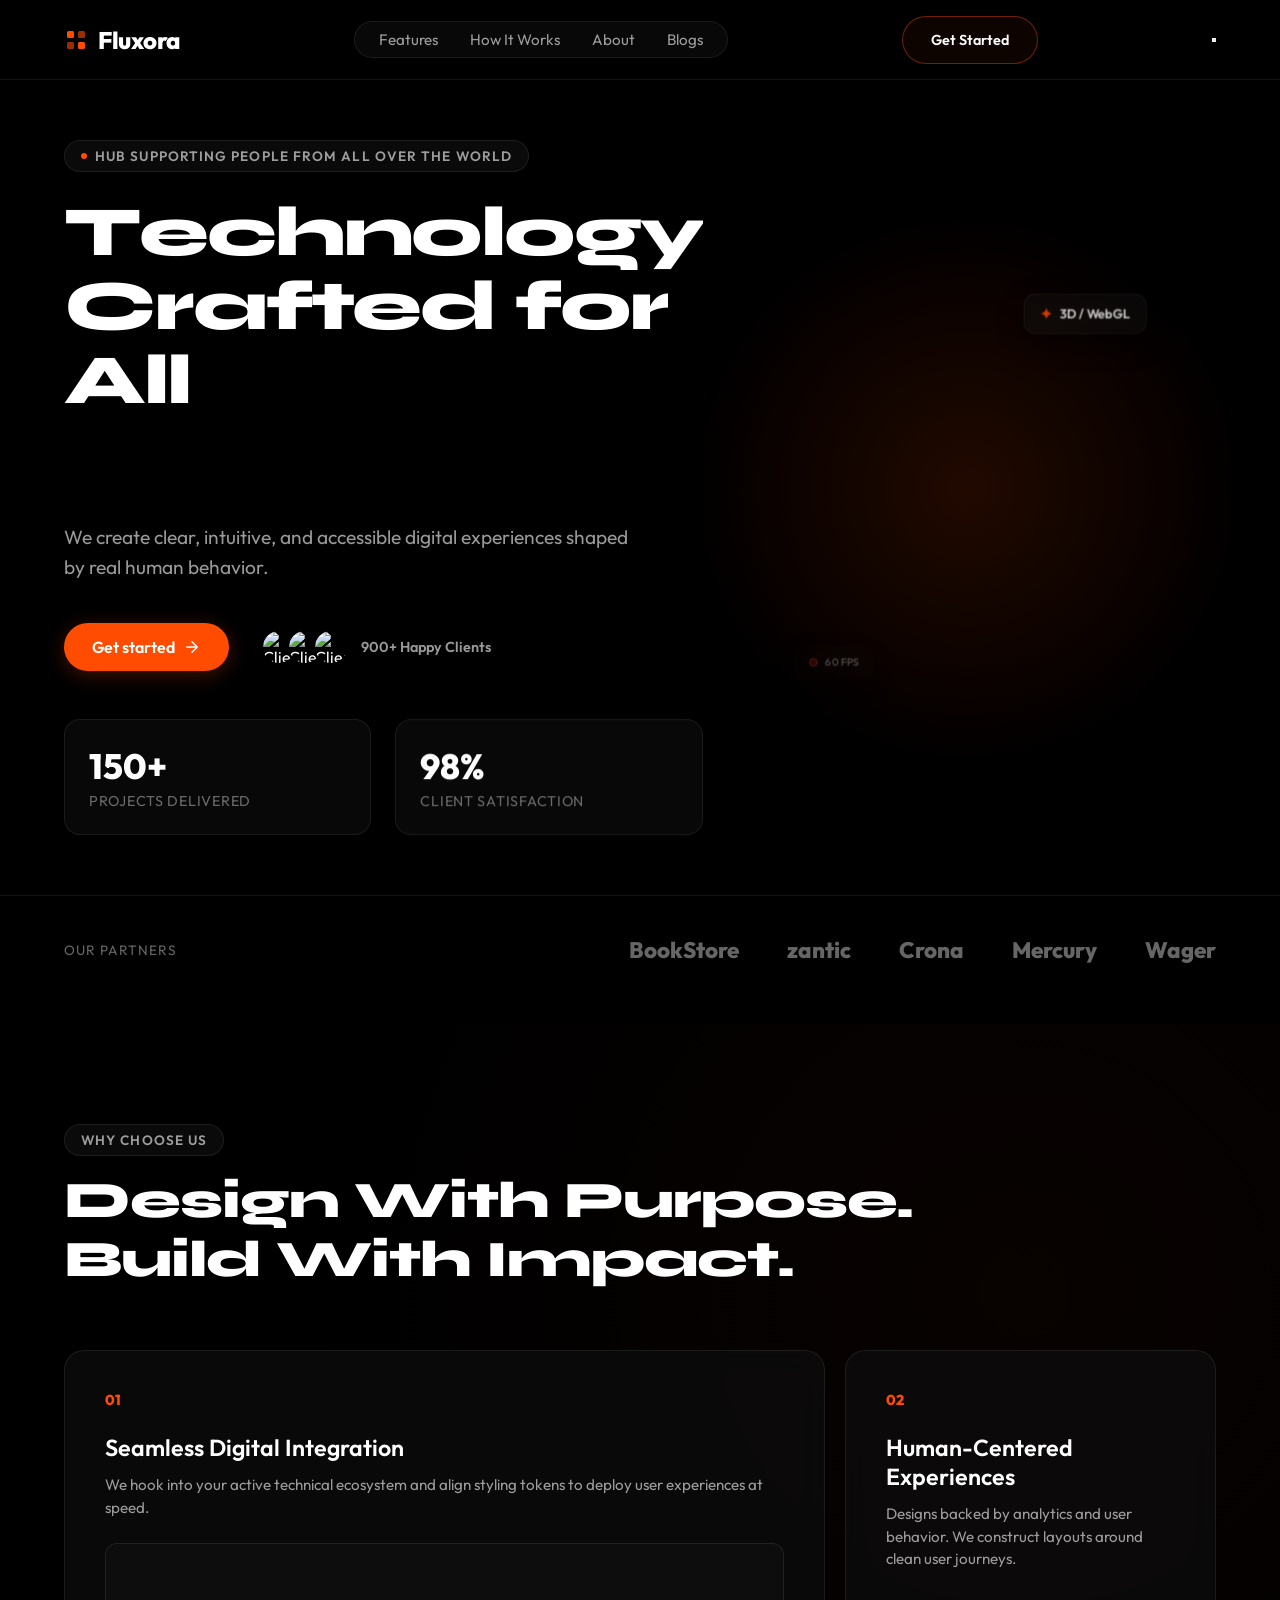
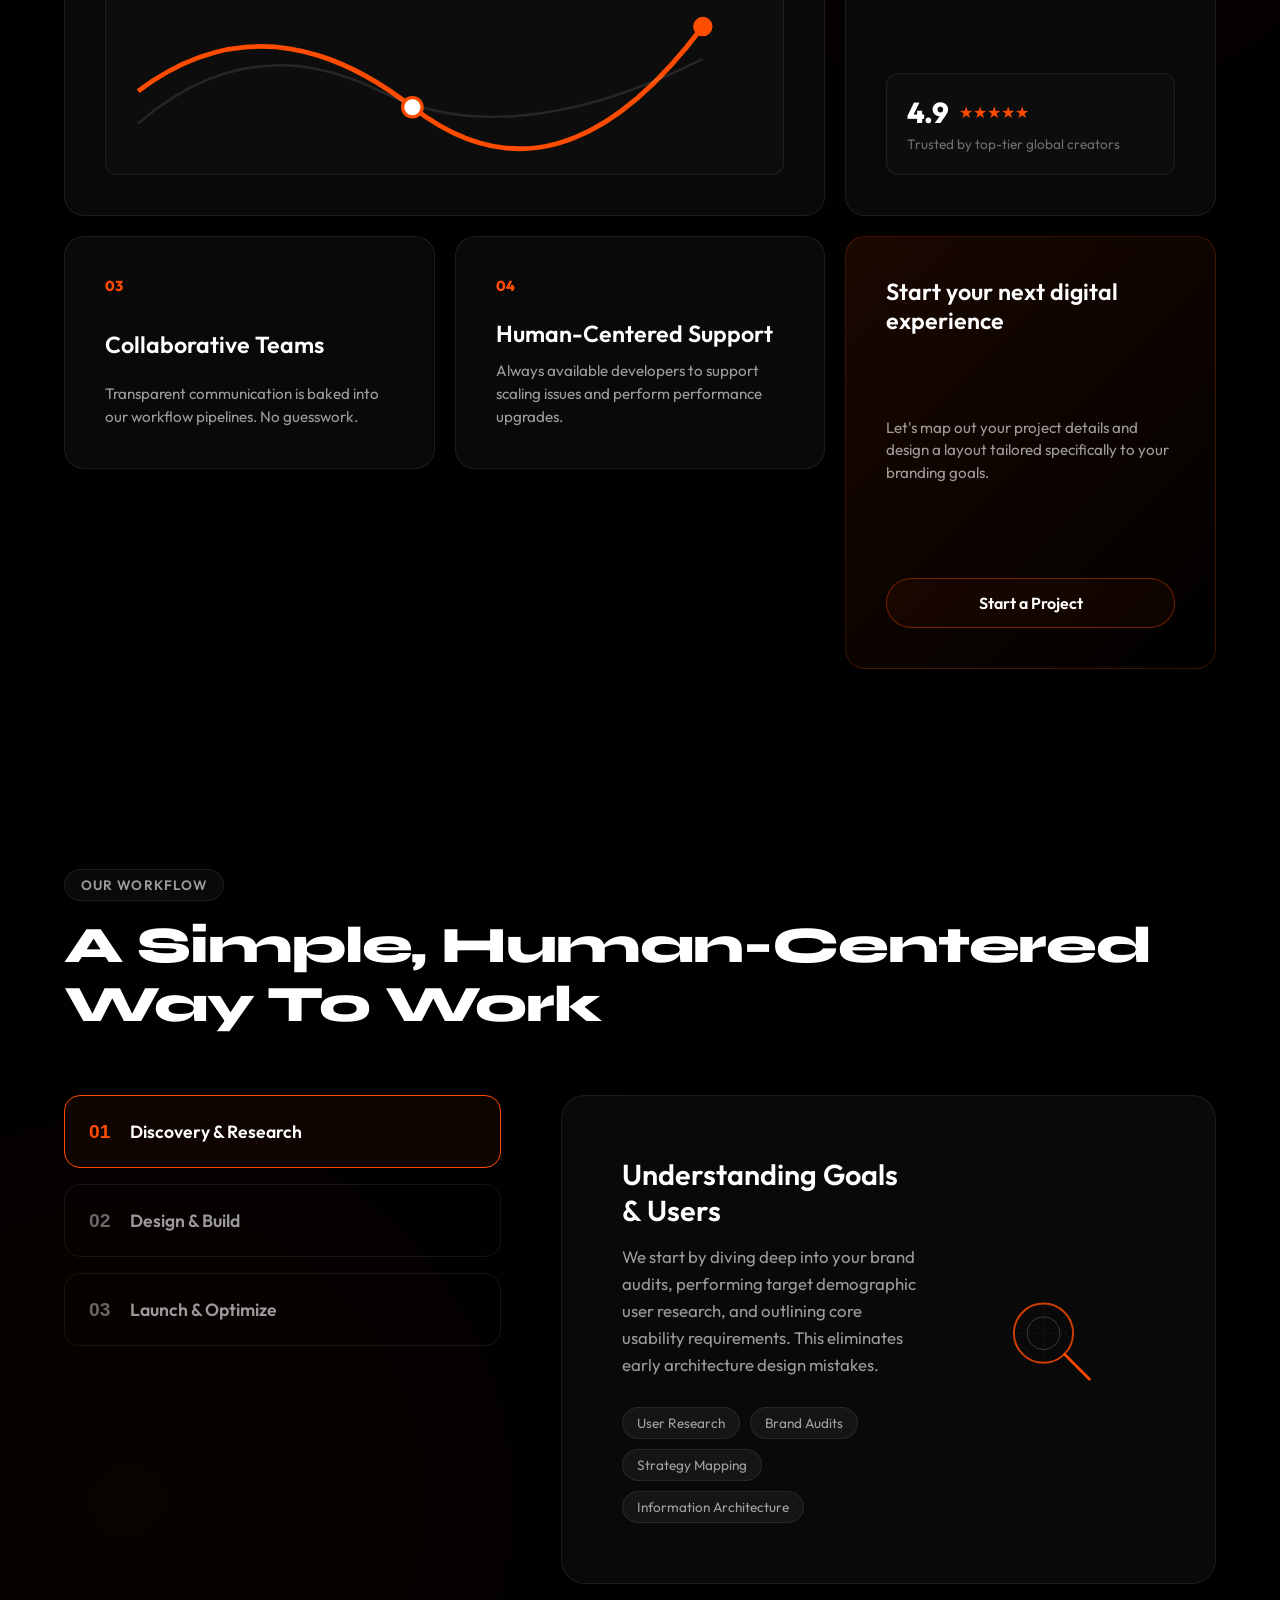
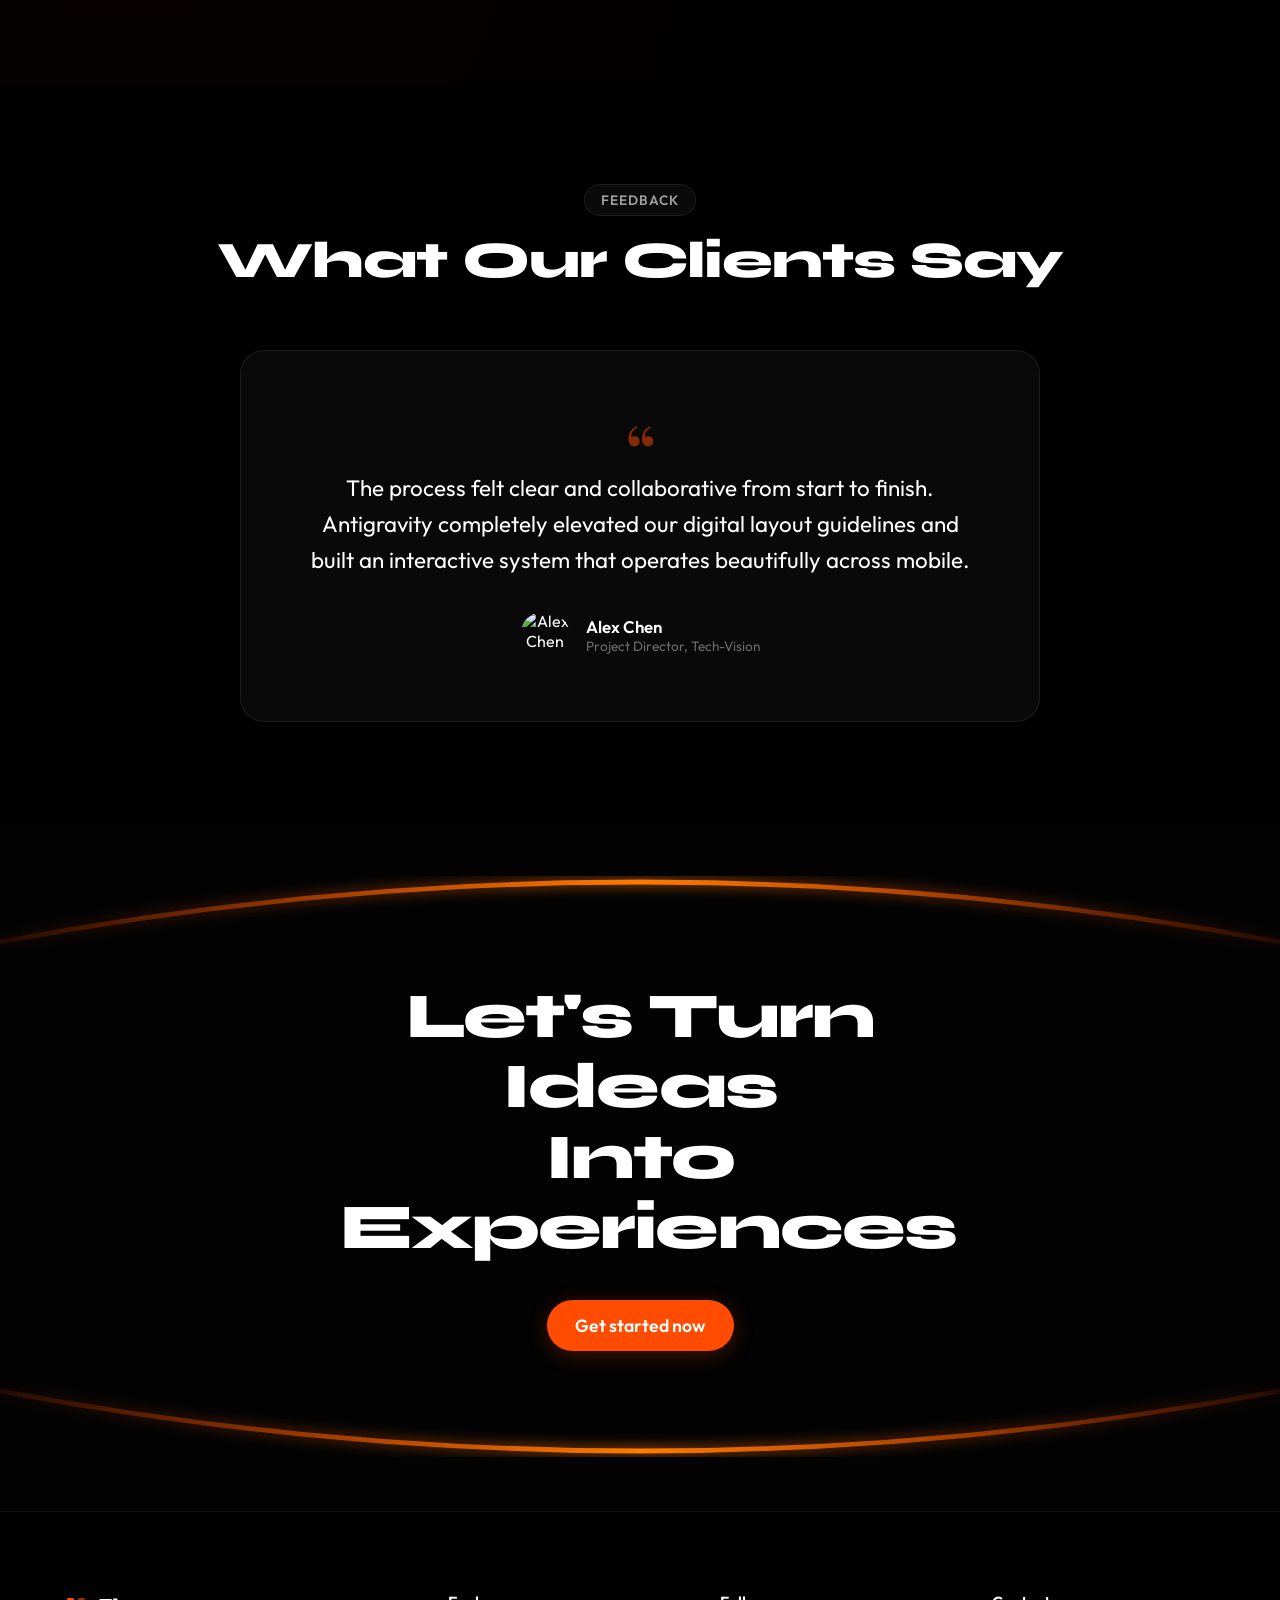
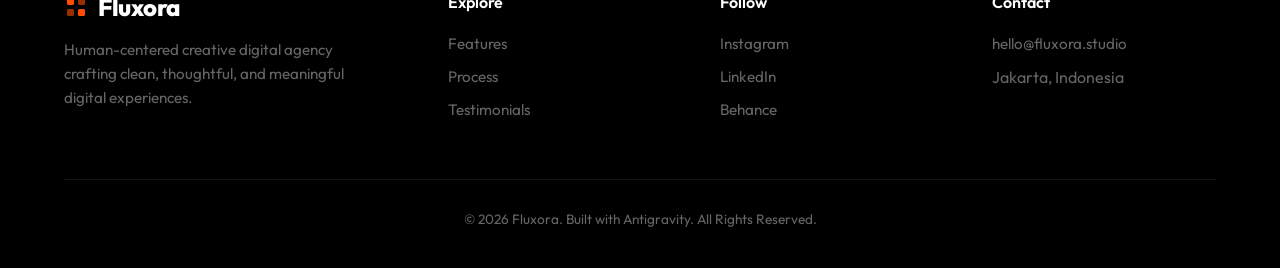
==== index.html @ 7ad92093 "feat: Fluxora - premium dark landing page with Three.js WebGL 3D hero, GSAP scroll animations, bento" ====
<!DOCTYPE html>
<html lang="en">
<head>
  <meta charset="UTF-8">
  <meta name="viewport" content="width=device-width, initial-scale=1.0">
  <title>Fluxora — Technology Crafted for All, Not Machines</title>
  <meta name="description" content="Fluxora is a premium creative agency designing intuitive, accessible digital experiences shaped by real human behavior.">
  
  <!-- Google Fonts -->
  <link rel="preconnect" href="https://fonts.googleapis.com">
  <link rel="preconnect" href="https://fonts.gstatic.com" crossorigin>
  <link href="https://fonts.googleapis.com/css2?family=Outfit:wght@300;400;600;800&family=Playfair+Display:ital,wght@1,400;1,600&family=Syne:wght@700;800&display=swap" rel="stylesheet">
  
  <!-- Custom Stylesheet -->
  <link rel="stylesheet" href="style.css">
</head>
<body>

  <!-- Cursor Follower Ambient Glow -->
  <div class="cursor-glow" id="cursor-glow"></div>

  <!-- Header / Navigation -->
  <header class="navbar">
    <div class="nav-container">
      <a href="#" class="logo">
        <svg class="logo-icon" viewBox="0 0 24 24" fill="none" xmlns="http://www.w3.org/2000/svg">
          <rect x="3" y="3" width="7" height="7" rx="1.5" fill="var(--neon-orange)" />
          <rect x="14" y="3" width="7" height="7" rx="1.5" fill="var(--neon-orange)" opacity="0.6" />
          <rect x="3" y="14" width="7" height="7" rx="1.5" fill="var(--neon-orange)" opacity="0.6" />
          <rect x="14" y="14" width="7" height="7" rx="1.5" fill="var(--neon-orange)" />
        </svg>
        <span>Fluxora</span>
      </a>
      
      <nav class="nav-menu">
        <a href="#features">Features</a>
        <a href="#process">How It Works</a>
        <a href="#about">About</a>
        <a href="#testimonials">Blogs</a>
      </nav>
      
      <div class="nav-actions">
        <a href="#contact" class="btn btn-outline btn-sm">Get Started</a>
      </div>
      
      <button class="mobile-menu-toggle" aria-label="Toggle Menu">
        <span></span>
        <span></span>
      </button>
    </div>
  </header>

  <main>
    <!-- Hero Section -->
    <section class="hero-section" id="hero">
      <div class="section-container hero-container">
        
        <div class="hero-content">
          <div class="badge-pill hero-badge">
            <span class="pulse-dot"></span>
            Hub supporting people from all over the world
          </div>
          
          <h1 class="hero-title">
            Technology Crafted for All <br>
            <span class="serif-italic">Not Machines</span>
          </h1>
          
          <p class="hero-description">
            We create clear, intuitive, and accessible digital experiences shaped by real human behavior.
          </p>
          
          <div class="hero-cta-group">
            <a href="#contact" class="btn btn-primary">
              Get started 
              <svg class="arrow-icon" viewBox="0 0 24 24" fill="none" stroke="currentColor" stroke-width="2">
                <path d="M5 12h14M12 5l7 7-7 7" stroke-linecap="round" stroke-linejoin="round"/>
              </svg>
            </a>
            
            <div class="client-avatars">
              <div class="avatar-stack">
                <img src="https://images.unsplash.com/photo-1534528741775-53994a69daeb?auto=format&fit=crop&w=80&q=80" alt="Client 1">
                <img src="https://images.unsplash.com/photo-1507003211169-0a1dd7228f2d?auto=format&fit=crop&w=80&q=80" alt="Client 2">
                <img src="https://images.unsplash.com/photo-1494790108377-be9c29b29330?auto=format&fit=crop&w=80&q=80" alt="Client 3">
              </div>
              <span class="avatar-label">900+ Happy Clients</span>
            </div>
          </div>
          
          <div class="hero-stats-row">
            <div class="stat-box card-glow-wrapper">
              <div class="card-glow-bg"></div>
              <h3>150+</h3>
              <p>Projects delivered</p>
            </div>
            <div class="stat-box card-glow-wrapper">
              <div class="card-glow-bg"></div>
              <h3>98%</h3>
              <p>Client satisfaction</p>
            </div>
          </div>
        </div>
        
        <div class="hero-visual">
          <div class="visual-wrapper">
            <div class="ambient-orange-glow"></div>
            <!-- Three.js WebGL 3D Scene -->
            <canvas id="hero-canvas"></canvas>
            <!-- Floating Status Cards -->
            <div class="floating-tech-card tech-card-1">
              <span class="tech-icon">✦</span>
              <span class="tech-txt">3D / WebGL</span>
            </div>
            <div class="floating-tech-card tech-card-2">
              <span class="tech-icon">⚙</span>
              <span class="tech-txt">60 FPS</span>
            </div>
          </div>
        </div>
        
      </div>
      
      <!-- Partners Row -->
      <div class="partners-row">
        <div class="partners-container">
          <span class="partners-label">Our Partners</span>
          <div class="partners-logos">
            <span class="partner-logo">BookStore</span>
            <span class="partner-logo">zantic</span>
            <span class="partner-logo">Crona</span>
            <span class="partner-logo">Mercury</span>
            <span class="partner-logo">Wager</span>
          </div>
        </div>
      </div>
    </section>

    <!-- Bento Grid Section (Services) -->
    <section class="services-section" id="features">
      <div class="section-container">
        
        <div class="section-header">
          <div class="badge-pill">Why choose us</div>
          <h2 class="section-title">Design With Purpose.<br>Build With Impact.</h2>
        </div>
        
        <div class="bento-grid">
          
          <!-- Card 1: Large -->
          <div class="bento-card bento-card-lg card-glow-wrapper">
            <div class="card-glow-bg"></div>
            <div class="bento-card-content">
              <span class="card-index">01</span>
              <h3>Seamless Digital Integration</h3>
              <p>We hook into your active technical ecosystem and align styling tokens to deploy user experiences at speed.</p>
              
              <!-- Integrated graphic (Mock network/waves) -->
              <div class="mock-chart-container">
                <svg viewBox="0 0 400 120" width="100%" height="100%">
                  <path d="M10 80 Q 90 20, 180 90 T 360 40" fill="none" stroke="var(--neon-orange)" stroke-width="3" />
                  <path d="M10 100 Q 80 40, 160 80 T 360 60" fill="none" stroke="rgba(255,255,255,0.1)" stroke-width="1.5" />
                  <circle cx="180" cy="90" r="6" fill="#ffffff" stroke="var(--neon-orange)" stroke-width="2" />
                  <circle cx="360" cy="40" r="6" fill="var(--neon-orange)" />
                </svg>
              </div>
            </div>
          </div>
          
          <!-- Card 2: Medium -->
          <div class="bento-card bento-card-md card-glow-wrapper">
            <div class="card-glow-bg"></div>
            <div class="bento-card-content">
              <span class="card-index">02</span>
              <h3>Human-Centered Experiences</h3>
              <p>Designs backed by analytics and user behavior. We construct layouts around clean user journeys.</p>
              
              <!-- Review rating badge inside card -->
              <div class="bento-badge-box">
                <div class="bento-rating">
                  <span class="rating-number">4.9</span>
                  <div class="rating-stars">★★★★★</div>
                </div>
                <p class="rating-sub">Trusted by top-tier global creators</p>
              </div>
            </div>
          </div>
          
          <!-- Card 3: Small -->
          <div class="bento-card bento-card-sm card-glow-wrapper">
            <div class="card-glow-bg"></div>
            <div class="bento-card-content">
              <span class="card-index">03</span>
              <h3>Collaborative Teams</h3>
              <p>Transparent communication is baked into our workflow pipelines. No guesswork.</p>
            </div>
          </div>
          
          <!-- Card 4: Small -->
          <div class="bento-card bento-card-sm card-glow-wrapper">
            <div class="card-glow-bg"></div>
            <div class="bento-card-content">
              <span class="card-index">04</span>
              <h3>Human-Centered Support</h3>
              <p>Always available developers to support scaling issues and perform performance upgrades.</p>
            </div>
          </div>
          
          <!-- Card 5: Medium (CTA Card) -->
          <div class="bento-card bento-card-md bento-card-cta">
            <div class="bento-card-content">
              <h3>Start your next digital experience</h3>
              <p>Let's map out your project details and design a layout tailored specifically to your branding goals.</p>
              <a href="#contact" class="btn btn-outline btn-block">Start a Project</a>
            </div>
          </div>
          
        </div>
      </div>
    </section>

    <!-- Work Process Section -->
    <section class="process-section" id="process">
      <div class="section-container">
        
        <div class="section-header">
          <div class="badge-pill">Our workflow</div>
          <h2 class="section-title">A Simple, Human-Centered<br>Way To Work</h2>
        </div>
        
        <div class="process-interactive">
          <div class="process-nav">
            <button class="process-step-btn active" data-step="discovery">
              <span class="step-num">01</span>
              <span class="step-label">Discovery & Research</span>
            </button>
            <button class="process-step-btn" data-step="design">
              <span class="step-num">02</span>
              <span class="step-label">Design & Build</span>
            </button>
            <button class="process-step-btn" data-step="optimize">
              <span class="step-num">03</span>
              <span class="step-label">Launch & Optimize</span>
            </button>
          </div>
          
          <div class="process-content-display">
            <!-- Step 1 Content -->
            <div class="step-pane active" id="pane-discovery">
              <div class="pane-text">
                <h3>Understanding Goals & Users</h3>
                <p>We start by diving deep into your brand audits, performing target demographic user research, and outlining core usability requirements. This eliminates early architecture design mistakes.</p>
                <div class="tags-container">
                  <span class="tag">User Research</span>
                  <span class="tag">Brand Audits</span>
                  <span class="tag">Strategy Mapping</span>
                  <span class="tag">Information Architecture</span>
                </div>
              </div>
              <div class="pane-visual">
                <svg class="pane-svg" viewBox="0 0 300 200" fill="none" xmlns="http://www.w3.org/2000/svg">
                  <!-- Search / Discovery Graphic -->
                  <circle cx="130" cy="90" r="45" stroke="var(--neon-orange)" stroke-width="3" opacity="0.8"/>
                  <line x1="162" y1="122" x2="200" y2="160" stroke="var(--neon-orange)" stroke-width="4" stroke-linecap="round"/>
                  <circle cx="130" cy="90" r="25" stroke="rgba(255,255,255,0.2)" stroke-width="1.5"/>
                  <path d="M90 90 H170 M130 50 V130" stroke="rgba(255,255,255,0.1)" stroke-width="1" stroke-dasharray="4 4" />
                </svg>
              </div>
            </div>
            
            <!-- Step 2 Content -->
            <div class="step-pane" id="pane-design">
              <div class="pane-text">
                <h3>Crafting & Prototyping</h3>
                <p>We transition into high-fidelity UI/UX layouts, wireframes, interactive prototypes, and design systems. We focus on curated typography, glassmorphism card layouts, and custom interactions.</p>
                <div class="tags-container">
                  <span class="tag">UI/UX Design</span>
                  <span class="tag">Design Systems</span>
                  <span class="tag">Framer Prototypes</span>
                  <span class="tag">CSS Layout Tokens</span>
                </div>
              </div>
              <div class="pane-visual">
                <svg class="pane-svg" viewBox="0 0 300 200" fill="none" xmlns="http://www.w3.org/2000/svg">
                  <!-- Edit / Wireframe Graphic -->
                  <rect x="50" y="40" width="200" height="120" rx="8" stroke="rgba(255,255,255,0.1)" stroke-width="2"/>
                  <rect x="70" y="60" width="70" height="80" rx="4" fill="rgba(255, 69, 0, 0.15)" stroke="var(--neon-orange)" stroke-width="1.5"/>
                  <line x1="160" y1="70" x2="220" y2="70" stroke="#ffffff" stroke-width="2" stroke-linecap="round"/>
                  <line x1="160" y1="90" x2="200" y2="90" stroke="rgba(255,255,255,0.4)" stroke-width="2" stroke-linecap="round"/>
                  <circle cx="170" cy="125" r="10" stroke="var(--neon-orange)" stroke-width="2"/>
                  <circle cx="205" cy="125" r="10" stroke="rgba(255,255,255,0.2)" stroke-width="2"/>
                </svg>
              </div>
            </div>
            
            <!-- Step 3 Content -->
            <div class="step-pane" id="pane-optimize">
              <div class="pane-text">
                <h3>Testing & Deployment</h3>
                <p>Deploying cleanly using modern web standards. We inspect responsive layout shifts, execute speed benchmarks, optimize page loading sequences, and maintain robust performance levels.</p>
                <div class="tags-container">
                  <span class="tag">Speed Optimization</span>
                  <span class="tag">A11y Checklists</span>
                  <span class="tag">Lighthouse Testing</span>
                  <span class="tag">Dynamic Analytics</span>
                </div>
              </div>
              <div class="pane-visual">
                <svg class="pane-svg" viewBox="0 0 300 200" fill="none" xmlns="http://www.w3.org/2000/svg">
                  <!-- Chart / Metrics Graphic -->
                  <path d="M50 150 L100 110 L150 130 L210 70 L260 90" stroke="rgba(255,255,255,0.1)" stroke-width="2"/>
                  <path d="M50 140 L100 90 L150 100 L210 50 L260 30" stroke="var(--neon-orange)" stroke-width="3" stroke-linecap="round"/>
                  <circle cx="210" cy="50" r="5" fill="#ffffff" stroke="var(--neon-orange)" stroke-width="2"/>
                  <circle cx="260" cy="30" r="5" fill="var(--neon-orange)"/>
                </svg>
              </div>
            </div>
            
          </div>
        </div>
        
      </div>
    </section>

    <!-- Testimonials Section -->
    <section class="testimonials-section" id="testimonials">
      <div class="section-container">
        
        <div class="section-header text-center">
          <div class="badge-pill">Feedback</div>
          <h2 class="section-title">What Our Clients Say</h2>
        </div>
        
        <div class="testimonial-slider">
          <div class="testimonial-card">
            <div class="quote-icon">“</div>
            <p class="testimonial-text">
              The process felt clear and collaborative from start to finish. Antigravity completely elevated our digital layout guidelines and built an interactive system that operates beautifully across mobile.
            </p>
            <div class="testimonial-author">
              <img src="https://images.unsplash.com/photo-1544005313-94ddf0286df2?auto=format&fit=crop&w=80&q=80" alt="Alex Chen">
              <div class="author-info">
                <h4>Alex Chen</h4>
                <p>Project Director, Tech-Vision</p>
              </div>
            </div>
          </div>
        </div>
        
      </div>
    </section>

    <!-- Contact & Footer Call-To-Action (Arc Design) -->
    <section class="footer-cta-section" id="contact">
      
      <!-- Top Glowing Border Arc -->
      <div class="arc-container arc-top">
        <svg viewBox="0 0 1440 200" preserveAspectRatio="none" class="arc-svg">
          <path d="M0,150 Q720,0 1440,150" fill="none" stroke="url(#arc-grad-top)" stroke-width="6" filter="url(#arc-blur)"/>
          <defs>
            <linearGradient id="arc-grad-top" x1="0%" y1="0%" x2="100%" y2="0%">
              <stop offset="0%" stop-color="#ff4500" stop-opacity="0.1"/>
              <stop offset="50%" stop-color="#ff7a00" stop-opacity="1"/>
              <stop offset="100%" stop-color="#ff4500" stop-opacity="0.1"/>
            </linearGradient>
            <filter id="arc-blur">
              <feGaussianBlur stdDeviation="8" result="blur"/>
              <feMerge>
                <feMergeNode in="blur"/>
                <feMergeNode in="SourceGraphic"/>
              </feMerge>
            </filter>
          </defs>
        </svg>
      </div>
      
      <div class="footer-cta-content text-center">
        <h2>Let's Turn Ideas<br>Into Experiences</h2>
        <a href="mailto:hello@fluxora.studio" class="btn btn-primary btn-lg">Get started now</a>
      </div>

      <!-- Bottom Glowing Border Arc -->
      <div class="arc-container arc-bottom">
        <svg viewBox="0 0 1440 200" preserveAspectRatio="none" class="arc-svg">
          <path d="M0,50 Q720,200 1440,50" fill="none" stroke="url(#arc-grad-bottom)" stroke-width="6" filter="url(#arc-blur)"/>
          <defs>
            <linearGradient id="arc-grad-bottom" x1="0%" y1="0%" x2="100%" y2="0%">
              <stop offset="0%" stop-color="#ff4500" stop-opacity="0.1"/>
              <stop offset="50%" stop-color="#ff7a00" stop-opacity="1"/>
              <stop offset="100%" stop-color="#ff4500" stop-opacity="0.1"/>
            </linearGradient>
          </defs>
        </svg>
      </div>

    </section>
  </main>

  <!-- Footer Link Details -->
  <footer class="main-footer">
    <div class="footer-grid">
      <div class="footer-brand">
        <a href="#" class="logo">
          <svg class="logo-icon" viewBox="0 0 24 24" fill="none" xmlns="http://www.w3.org/2000/svg">
            <rect x="3" y="3" width="7" height="7" rx="1.5" fill="var(--neon-orange)" />
            <rect x="14" y="3" width="7" height="7" rx="1.5" fill="var(--neon-orange)" opacity="0.6" />
            <rect x="3" y="14" width="7" height="7" rx="1.5" fill="var(--neon-orange)" opacity="0.6" />
            <rect x="14" y="14" width="7" height="7" rx="1.5" fill="var(--neon-orange)" />
          </svg>
          <span>Fluxora</span>
        </a>
        <p>Human-centered creative digital agency crafting clean, thoughtful, and meaningful digital experiences.</p>
      </div>
      
      <div class="footer-links-col">
        <h4>Explore</h4>
        <a href="#features">Features</a>
        <a href="#process">Process</a>
        <a href="#testimonials">Testimonials</a>
      </div>

      <div class="footer-links-col">
        <h4>Follow</h4>
        <a href="#">Instagram</a>
        <a href="#">LinkedIn</a>
        <a href="#">Behance</a>
      </div>

      <div class="footer-links-col">
        <h4>Contact</h4>
        <a href="mailto:hello@fluxora.studio">hello@fluxora.studio</a>
        <p class="text-muted">Jakarta, Indonesia</p>
      </div>
    </div>
    
    <div class="footer-copyright">
      <p>&copy; 2026 Fluxora. Built with Antigravity. All Rights Reserved.</p>
    </div>
  </footer>

  <!-- Three.js 3D Library -->
  <script src="https://cdnjs.cloudflare.com/ajax/libs/three.js/r128/three.min.js"></script>

  <!-- GSAP Libraries -->
  <script src="https://cdnjs.cloudflare.com/ajax/libs/gsap/3.12.5/gsap.min.js"></script>
  <script src="https://cdnjs.cloudflare.com/ajax/libs/gsap/3.12.5/ScrollTrigger.min.js"></script>
  
  <!-- Interactive Scripts -->
  <script src="app.js"></script>
</body>
</html>
---- style.css ----
/* Design System & Core Styles */
:root {
  --bg-color: #000000;
  --text-primary: #ffffff;
  --text-secondary: rgba(255, 255, 255, 0.6);
  --text-muted: rgba(255, 255, 255, 0.4);
  --neon-orange: #ff4c00;
  --neon-orange-glow: rgba(255, 76, 0, 0.15);
  --card-bg: rgba(15, 15, 15, 0.6);
  --card-border: rgba(255, 255, 255, 0.08);
  --card-border-hover: rgba(255, 76, 0, 0.4);
  --font-display: 'Outfit', sans-serif;
  --font-body: 'Outfit', sans-serif;
  --font-serif: 'Playfair Display', serif;
  --font-syne: 'Syne', sans-serif;
  --nav-height: 80px;
}

* {
  box-sizing: border-box;
  margin: 0;
  padding: 0;
}

html {
  scroll-behavior: smooth;
  background-color: var(--bg-color);
  color: var(--text-primary);
  font-family: var(--font-body);
  overflow-x: hidden;
}

body {
  overflow-x: hidden;
  background-color: var(--bg-color);
  -webkit-font-smoothing: antialiased;
}

/* Scrollbar Customization */
::-webkit-scrollbar {
  width: 8px;
}
::-webkit-scrollbar-track {
  background: #080808;
}
::-webkit-scrollbar-thumb {
  background: #222;
  border-radius: 4px;
}
::-webkit-scrollbar-thumb:hover {
  background: var(--neon-orange);
}

/* Layout Utilities */
.section-container {
  max-width: 1300px;
  width: 90%;
  margin: 0 auto;
  position: relative;
  z-index: 2;
}

.text-center {
  text-align: center;
}

.text-muted {
  color: var(--text-muted);
}

/* Cursor Glow Follower */
.cursor-glow {
  position: fixed;
  width: 600px;
  height: 600px;
  background: radial-gradient(circle, rgba(255, 76, 0, 0.06) 0%, rgba(0, 0, 0, 0) 70%);
  border-radius: 50%;
  pointer-events: none;
  transform: translate(-50%, -50%);
  z-index: 1;
  mix-blend-mode: screen;
  transition: opacity 0.5s ease;
  opacity: 0;
}

/* Navigation Bar */
.navbar {
  position: fixed;
  top: 0;
  left: 0;
  width: 100%;
  height: var(--nav-height);
  background: rgba(0, 0, 0, 0.7);
  backdrop-filter: blur(20px);
  -webkit-backdrop-filter: blur(20px);
  border-bottom: 1px solid var(--card-border);
  z-index: 100;
  display: flex;
  align-items: center;
}

.nav-container {
  max-width: 1300px;
  width: 90%;
  margin: 0 auto;
  display: flex;
  justify-content: space-between;
  align-items: center;
}

.logo {
  display: flex;
  align-items: center;
  gap: 10px;
  text-decoration: none;
  color: var(--text-primary);
  font-family: var(--font-display);
  font-weight: 800;
  font-size: 1.5rem;
  letter-spacing: -0.02em;
}

.logo-icon {
  width: 24px;
  height: 24px;
}

.nav-menu {
  display: flex;
  align-items: center;
  gap: 32px;
  background: rgba(255, 255, 255, 0.03);
  padding: 8px 24px;
  border-radius: 100px;
  border: 1px solid var(--card-border);
  backdrop-filter: blur(10px);
}

.nav-menu a {
  text-decoration: none;
  color: var(--text-secondary);
  font-weight: 400;
  font-size: 0.95rem;
  transition: color 0.3s;
}

.nav-menu a:hover {
  color: var(--neon-orange);
}

/* Button UI */
.btn {
  display: inline-flex;
  align-items: center;
  justify-content: center;
  text-decoration: none;
  font-family: var(--font-display);
  font-weight: 600;
  border-radius: 100px;
  transition: all 0.3s cubic-bezier(0.25, 0.8, 0.25, 1);
  cursor: pointer;
}

.btn-sm {
  padding: 8px 20px;
  font-size: 0.9rem;
}

.btn-lg {
  padding: 16px 36px;
  font-size: 1.1rem;
}

.btn-primary {
  background: var(--neon-orange);
  color: #ffffff;
  border: none;
  padding: 14px 28px;
  gap: 8px;
  box-shadow: 0 4px 20px rgba(255, 76, 0, 0.25);
}

.btn-primary:hover {
  transform: translateY(-2px);
  box-shadow: 0 6px 24px rgba(255, 76, 0, 0.4);
  background: #ff5e1a;
}

.btn-outline {
  border: 1px solid var(--card-border-hover);
  color: #ffffff;
  background: rgba(255, 76, 0, 0.05);
  padding: 14px 28px;
}

.btn-outline:hover {
  background: var(--neon-orange);
  border-color: var(--neon-orange);
  box-shadow: 0 4px 20px rgba(255, 76, 0, 0.3);
  transform: translateY(-2px);
}

.btn-block {
  width: 100%;
}

.arrow-icon {
  width: 18px;
  height: 18px;
  transition: transform 0.3s;
}

.btn-primary:hover .arrow-icon {
  transform: translateX(4px);
}

/* Badge Pill */
.badge-pill {
  display: inline-flex;
  align-items: center;
  gap: 8px;
  background: rgba(255, 255, 255, 0.04);
  border: 1px solid var(--card-border);
  padding: 6px 16px;
  border-radius: 100px;
  font-size: 0.85rem;
  font-weight: 600;
  color: var(--text-secondary);
  text-transform: uppercase;
  letter-spacing: 0.08em;
}

.pulse-dot {
  width: 6px;
  height: 6px;
  background-color: var(--neon-orange);
  border-radius: 50%;
  animation: pulse 1.5s infinite;
}

@keyframes pulse {
  0% { transform: scale(0.9); opacity: 0.6; }
  50% { transform: scale(1.3); opacity: 1; }
  100% { transform: scale(0.9); opacity: 0.6; }
}

/* Hero Section */
.hero-section {
  padding-top: calc(var(--nav-height) + 60px);
  padding-bottom: 60px;
  min-height: 100vh;
  display: flex;
  flex-direction: column;
  justify-content: space-between;
}

.hero-container {
  display: grid;
  grid-template-columns: 1.1fr 0.9fr;
  align-items: center;
  gap: 60px;
}

.hero-content {
  display: flex;
  flex-direction: column;
  align-items: flex-start;
}

.hero-badge {
  margin-bottom: 24px;
}

.hero-title {
  font-family: var(--font-syne);
  font-size: clamp(2.5rem, 5.5vw, 4.8rem);
  line-height: 1.05;
  font-weight: 800;
  letter-spacing: -0.03em;
  margin-bottom: 24px;
}

.serif-italic {
  font-family: var(--font-serif);
  font-weight: 400;
  font-style: italic;
  background: linear-gradient(135deg, #ffffff 30%, rgba(255, 255, 255, 0.4) 100%);
  -webkit-background-clip: text;
  -webkit-text-fill-color: transparent;
}

.hero-description {
  font-size: 1.2rem;
  color: var(--text-secondary);
  line-height: 1.6;
  max-width: 580px;
  margin-bottom: 40px;
}

.hero-cta-group {
  display: flex;
  align-items: center;
  gap: 32px;
  margin-bottom: 48px;
  flex-wrap: wrap;
}

.client-avatars {
  display: flex;
  align-items: center;
  gap: 12px;
}

.avatar-stack {
  display: flex;
}

.avatar-stack img {
  width: 36px;
  height: 36px;
  border-radius: 50%;
  border: 2px solid var(--bg-color);
  margin-left: -10px;
}

.avatar-stack img:first-child {
  margin-left: 0;
}

.avatar-label {
  font-size: 0.9rem;
  font-weight: 600;
  color: var(--text-secondary);
}

.hero-stats-row {
  display: flex;
  gap: 24px;
  width: 100%;
}

.stat-box {
  flex: 1;
  background: var(--card-bg);
  border: 1px solid var(--card-border);
  padding: 24px;
  border-radius: 16px;
  backdrop-filter: blur(10px);
  transition: border-color 0.3s, transform 0.3s;
}

.stat-box:hover {
  border-color: var(--card-border-hover);
  transform: translateY(-2px);
}

.stat-box h3 {
  font-size: 2.2rem;
  font-weight: 800;
  color: var(--text-primary);
  margin-bottom: 4px;
}

.stat-box p {
  font-size: 0.9rem;
  color: var(--text-muted);
  text-transform: uppercase;
  letter-spacing: 0.05em;
}

/* Hero Visual — Three.js WebGL Canvas */
.hero-visual {
  position: relative;
  width: 100%;
  height: 560px;
}

.visual-wrapper {
  position: relative;
  width: 100%;
  height: 100%;
}

.ambient-orange-glow {
  position: absolute;
  top: 50%;
  left: 50%;
  width: 130%;
  height: 130%;
  transform: translate(-50%, -50%);
  background: radial-gradient(circle, rgba(255, 76, 0, 0.14) 0%, rgba(0,0,0,0) 65%);
  z-index: 0;
  pointer-events: none;
}

#hero-canvas {
  position: absolute;
  inset: 0;
  width: 100%;
  height: 100%;
  display: block;
  z-index: 1;
  border-radius: 20px;
}

.floating-tech-card {
  position: absolute;
  background: rgba(15, 15, 15, 0.7);
  backdrop-filter: blur(10px);
  border: 1px solid var(--card-border);
  padding: 10px 16px;
  border-radius: 12px;
  display: flex;
  align-items: center;
  gap: 8px;
  font-family: var(--font-body);
  font-size: 0.85rem;
  font-weight: 600;
  z-index: 5;
  pointer-events: none;
  box-shadow: 0 10px 30px rgba(0,0,0,0.5);
  transition: border-color 0.3s;
}

.floating-tech-card:hover {
  border-color: var(--neon-orange);
}

.tech-icon {
  color: var(--neon-orange);
  font-size: 1rem;
}

.tech-card-1 {
  top: 15%;
  right: 5%;
  animation: float-slow-1 6s ease-in-out infinite alternate;
}

.tech-card-2 {
  bottom: 15%;
  left: 5%;
  animation: float-slow-2 6s ease-in-out infinite alternate;
}

@keyframes float-slow-1 {
  0% { transform: translateY(0) rotate(0deg); }
  100% { transform: translateY(-15px) rotate(2deg); }
}

@keyframes float-slow-2 {
  0% { transform: translateY(0) rotate(0deg); }
  100% { transform: translateY(15px) rotate(-2deg); }
}

/* GSAP Split Text Mask Layouts */
.char-wrapper {
  display: inline-block;
  overflow: hidden;
  vertical-align: bottom;
  padding-bottom: 0.05em;
}

.char-anim {
  display: inline-block;
  transform: translateY(110%);
}

/* Partners Row */
.partners-row {
  margin-top: 60px;
  border-top: 1px solid var(--card-border);
  padding-top: 40px;
}

.partners-container {
  max-width: 1300px;
  width: 90%;
  margin: 0 auto;
  display: flex;
  justify-content: space-between;
  align-items: center;
  flex-wrap: wrap;
  gap: 24px;
}

.partners-label {
  font-size: 0.85rem;
  text-transform: uppercase;
  letter-spacing: 0.08em;
  color: var(--text-muted);
}

.partners-logos {
  display: flex;
  gap: 48px;
  align-items: center;
  flex-wrap: wrap;
}

.partner-logo {
  font-family: var(--font-display);
  font-weight: 800;
  font-size: 1.4rem;
  color: var(--text-muted);
  transition: color 0.3s;
}

.partner-logo:hover {
  color: var(--text-primary);
}

/* Services / Bento Grid Section */
.services-section {
  padding: 100px 0;
  background: radial-gradient(circle at 80% 20%, rgba(255, 76, 0, 0.03) 0%, rgba(0,0,0,0) 50%);
}

.section-header {
  margin-bottom: 60px;
}

.section-header .badge-pill {
  margin-bottom: 16px;
}

.section-title {
  font-family: var(--font-syne);
  font-size: clamp(2rem, 4vw, 3.2rem);
  font-weight: 800;
  line-height: 1.15;
  letter-spacing: -0.02em;
}

.bento-grid {
  display: grid;
  grid-template-columns: repeat(12, 1fr);
  gap: 20px;
  grid-auto-rows: minmax(180px, auto);
}

.bento-card {
  background: var(--card-bg);
  border: 1px solid var(--card-border);
  border-radius: 20px;
  padding: 40px;
  position: relative;
  overflow: hidden;
  backdrop-filter: blur(15px);
  -webkit-backdrop-filter: blur(15px);
  transition: border-color 0.3s, transform 0.3s;
}

.bento-card:hover {
  border-color: var(--card-border-hover);
}

/* Card Glow Map System */
.card-glow-wrapper {
  position: relative;
  overflow: hidden;
}

.card-glow-bg {
  position: absolute;
  width: 300px;
  height: 300px;
  background: radial-gradient(circle, rgba(255, 76, 0, 0.15) 0%, rgba(255, 76, 0, 0) 70%);
  border-radius: 50%;
  pointer-events: none;
  transform: translate(-50%, -50%);
  opacity: 0;
  transition: opacity 0.4s;
  z-index: 1;
}

.card-glow-wrapper:hover .card-glow-bg {
  opacity: 1;
}

.bento-card-content {
  position: relative;
  z-index: 2;
  height: 100%;
  display: flex;
  flex-direction: column;
  justify-content: space-between;
}

.card-index {
  font-size: 0.9rem;
  font-weight: 800;
  color: var(--neon-orange);
  margin-bottom: 24px;
  display: block;
}

.bento-card h3 {
  font-size: 1.45rem;
  font-weight: 600;
  margin-bottom: 12px;
}

.bento-card p {
  color: var(--text-secondary);
  font-size: 0.95rem;
  line-height: 1.5;
}

/* Bento Sizing configurations */
.bento-card-lg {
  grid-column: span 8;
  grid-row: span 2;
}

.bento-card-md {
  grid-column: span 4;
  grid-row: span 2;
  display: flex;
  flex-direction: column;
  justify-content: space-between;
}

.bento-card-sm {
  grid-column: span 4;
  grid-row: span 1;
}

.bento-card-cta {
  background: linear-gradient(135deg, rgba(255, 76, 0, 0.1) 0%, rgba(0, 0, 0, 0.8) 100%);
  border-color: rgba(255, 76, 0, 0.2);
}

.bento-card-cta:hover {
  border-color: var(--neon-orange);
  transform: scale(1.01);
}

.bento-card-cta h3 {
  margin-bottom: 16px;
}

.bento-card-cta p {
  margin-bottom: 28px;
}

/* Integrated mock graphics */
.mock-chart-container {
  margin-top: 24px;
  width: 100%;
  background: rgba(255, 255, 255, 0.02);
  border: 1px solid var(--card-border);
  border-radius: 12px;
  padding: 16px;
}

.bento-badge-box {
  background: rgba(255, 255, 255, 0.02);
  border: 1px solid var(--card-border);
  border-radius: 12px;
  padding: 20px;
  margin-top: auto;
}

.bento-rating {
  display: flex;
  align-items: center;
  gap: 10px;
  margin-bottom: 4px;
}

.rating-number {
  font-size: 1.8rem;
  font-weight: 800;
}

.rating-stars {
  color: var(--neon-orange);
  font-size: 1rem;
}

.rating-sub {
  font-size: 0.85rem !important;
  color: var(--text-muted) !important;
}

/* Process Section */
.process-section {
  padding: 100px 0;
  background: radial-gradient(circle at 10% 80%, rgba(255, 76, 0, 0.03) 0%, rgba(0,0,0,0) 50%);
}

.process-interactive {
  display: grid;
  grid-template-columns: 0.8fr 1.2fr;
  gap: 60px;
  margin-top: 48px;
}

.process-nav {
  display: flex;
  flex-direction: column;
  gap: 16px;
}

.process-step-btn {
  background: none;
  border: 1px solid var(--card-border);
  padding: 24px;
  border-radius: 16px;
  cursor: pointer;
  display: flex;
  align-items: center;
  gap: 20px;
  transition: all 0.3s;
  text-align: left;
}

.process-step-btn .step-num {
  font-size: 1.2rem;
  font-weight: 800;
  color: var(--text-muted);
  transition: color 0.3s;
}

.process-step-btn .step-label {
  font-family: var(--font-display);
  font-size: 1.1rem;
  font-weight: 600;
  color: var(--text-secondary);
  transition: color 0.3s;
}

.process-step-btn:hover {
  border-color: rgba(255, 76, 0, 0.3);
  background: rgba(255, 255, 255, 0.02);
}

.process-step-btn.active {
  border-color: var(--neon-orange);
  background: rgba(255, 76, 0, 0.05);
}

.process-step-btn.active .step-num {
  color: var(--neon-orange);
}

.process-step-btn.active .step-label {
  color: var(--text-primary);
}

.process-content-display {
  background: var(--card-bg);
  border: 1px solid var(--card-border);
  border-radius: 24px;
  padding: 60px;
  min-height: 380px;
  display: flex;
  align-items: center;
  backdrop-filter: blur(10px);
}

.step-pane {
  display: none;
  grid-template-columns: 1.2fr 0.8fr;
  gap: 40px;
  align-items: center;
  width: 100%;
}

.step-pane.active {
  display: grid;
  animation: fade-in 0.5s ease forwards;
}

@keyframes fade-in {
  from { opacity: 0; transform: translateY(10px); }
  to { opacity: 1; transform: translateY(0); }
}

.step-pane h3 {
  font-size: 1.8rem;
  font-weight: 600;
  margin-bottom: 16px;
}

.step-pane p {
  color: var(--text-secondary);
  font-size: 1.05rem;
  line-height: 1.6;
  margin-bottom: 28px;
}

.tags-container {
  display: flex;
  flex-wrap: wrap;
  gap: 10px;
}

.tag {
  background: rgba(255, 255, 255, 0.05);
  border: 1px solid var(--card-border);
  padding: 6px 14px;
  border-radius: 100px;
  font-size: 0.85rem;
  color: var(--text-secondary);
}

.pane-visual {
  display: flex;
  justify-content: center;
  align-items: center;
}

.pane-svg {
  width: 100%;
  max-width: 240px;
  height: auto;
}

/* Testimonials Section */
.testimonials-section {
  padding: 100px 0;
}

.testimonial-slider {
  max-width: 800px;
  margin: 48px auto 0 auto;
}

.testimonial-card {
  background: var(--card-bg);
  border: 1px solid var(--card-border);
  border-radius: 24px;
  padding: 60px;
  text-align: center;
  position: relative;
  backdrop-filter: blur(10px);
}

.quote-icon {
  font-family: var(--font-serif);
  font-size: 5rem;
  color: var(--neon-orange);
  line-height: 1;
  margin-bottom: -20px;
  opacity: 0.5;
}

.testimonial-text {
  font-size: 1.4rem;
  line-height: 1.6;
  font-weight: 400;
  margin-bottom: 32px;
}

.testimonial-author {
  display: flex;
  align-items: center;
  justify-content: center;
  gap: 16px;
}

.testimonial-author img {
  width: 50px;
  height: 50px;
  border-radius: 50%;
  object-fit: cover;
}

.author-info {
  text-align: left;
}

.author-info h4 {
  font-size: 1.05rem;
  font-weight: 600;
}

.author-info p {
  font-size: 0.85rem;
  color: var(--text-muted);
}

/* Footer CTA with Glowing Arcs */
.footer-cta-section {
  position: relative;
  padding: 160px 0;
  background: #030303;
  overflow: hidden;
}

.arc-container {
  position: absolute;
  left: 0;
  width: 100%;
  height: 160px;
  pointer-events: none;
}

.arc-top {
  top: 0;
}

.arc-bottom {
  bottom: 0;
}

.arc-svg {
  width: 100%;
  height: 100%;
}

.footer-cta-content {
  max-width: 600px;
  margin: 0 auto;
  position: relative;
  z-index: 5;
}

.footer-cta-content h2 {
  font-family: var(--font-syne);
  font-size: clamp(2.5rem, 5vw, 4rem);
  font-weight: 800;
  line-height: 1.1;
  letter-spacing: -0.03em;
  margin-bottom: 36px;
}

/* Main Footer Details */
.main-footer {
  background: #000000;
  border-top: 1px solid var(--card-border);
  padding: 80px 0 40px 0;
}

.footer-grid {
  max-width: 1300px;
  width: 90%;
  margin: 0 auto;
  display: grid;
  grid-template-columns: 1.5fr 1fr 1fr 1fr;
  gap: 48px;
  margin-bottom: 60px;
}

.footer-brand .logo {
  margin-bottom: 16px;
}

.footer-brand p {
  color: var(--text-muted);
  font-size: 0.95rem;
  line-height: 1.6;
  max-width: 320px;
}

.footer-links-col {
  display: flex;
  flex-direction: column;
  gap: 14px;
}

.footer-links-col h4 {
  font-size: 1rem;
  font-weight: 600;
  margin-bottom: 8px;
  color: var(--text-primary);
}

.footer-links-col a {
  text-decoration: none;
  color: var(--text-muted);
  font-size: 0.95rem;
  transition: color 0.3s;
}

.footer-links-col a:hover {
  color: var(--neon-orange);
}

.footer-copyright {
  max-width: 1300px;
  width: 90%;
  margin: 0 auto;
  border-top: 1px solid var(--card-border);
  padding-top: 30px;
  text-align: center;
  font-size: 0.85rem;
  color: var(--text-muted);
}

/* Mobile Responsive Adjustments */
@media (max-width: 991px) {
  .hero-container {
    grid-template-columns: 1fr;
    gap: 40px;
    text-align: center;
  }
  
  .hero-content {
    align-items: center;
  }
  
  .hero-cta-group {
    justify-content: center;
  }
  
  .hero-stats-row {
    max-width: 580px;
  }
  
  .process-interactive {
    grid-template-columns: 1fr;
    gap: 30px;
  }
}

@media (max-width: 768px) {
  .nav-menu {
    display: none; /* Can be hooked with JS toggles for true mobile layout */
  }
  
  .bento-grid {
    grid-template-columns: 1fr;
    grid-auto-rows: auto;
  }
  
  .bento-card-lg, .bento-card-md, .bento-card-sm {
    grid-column: span 1;
    grid-row: span 1;
  }
  
  .process-content-display {
    padding: 30px;
  }
  
  .step-pane {
    grid-template-columns: 1fr;
    gap: 24px;
  }
  
  .footer-grid {
    grid-template-columns: 1fr;
    gap: 36px;
  }
}
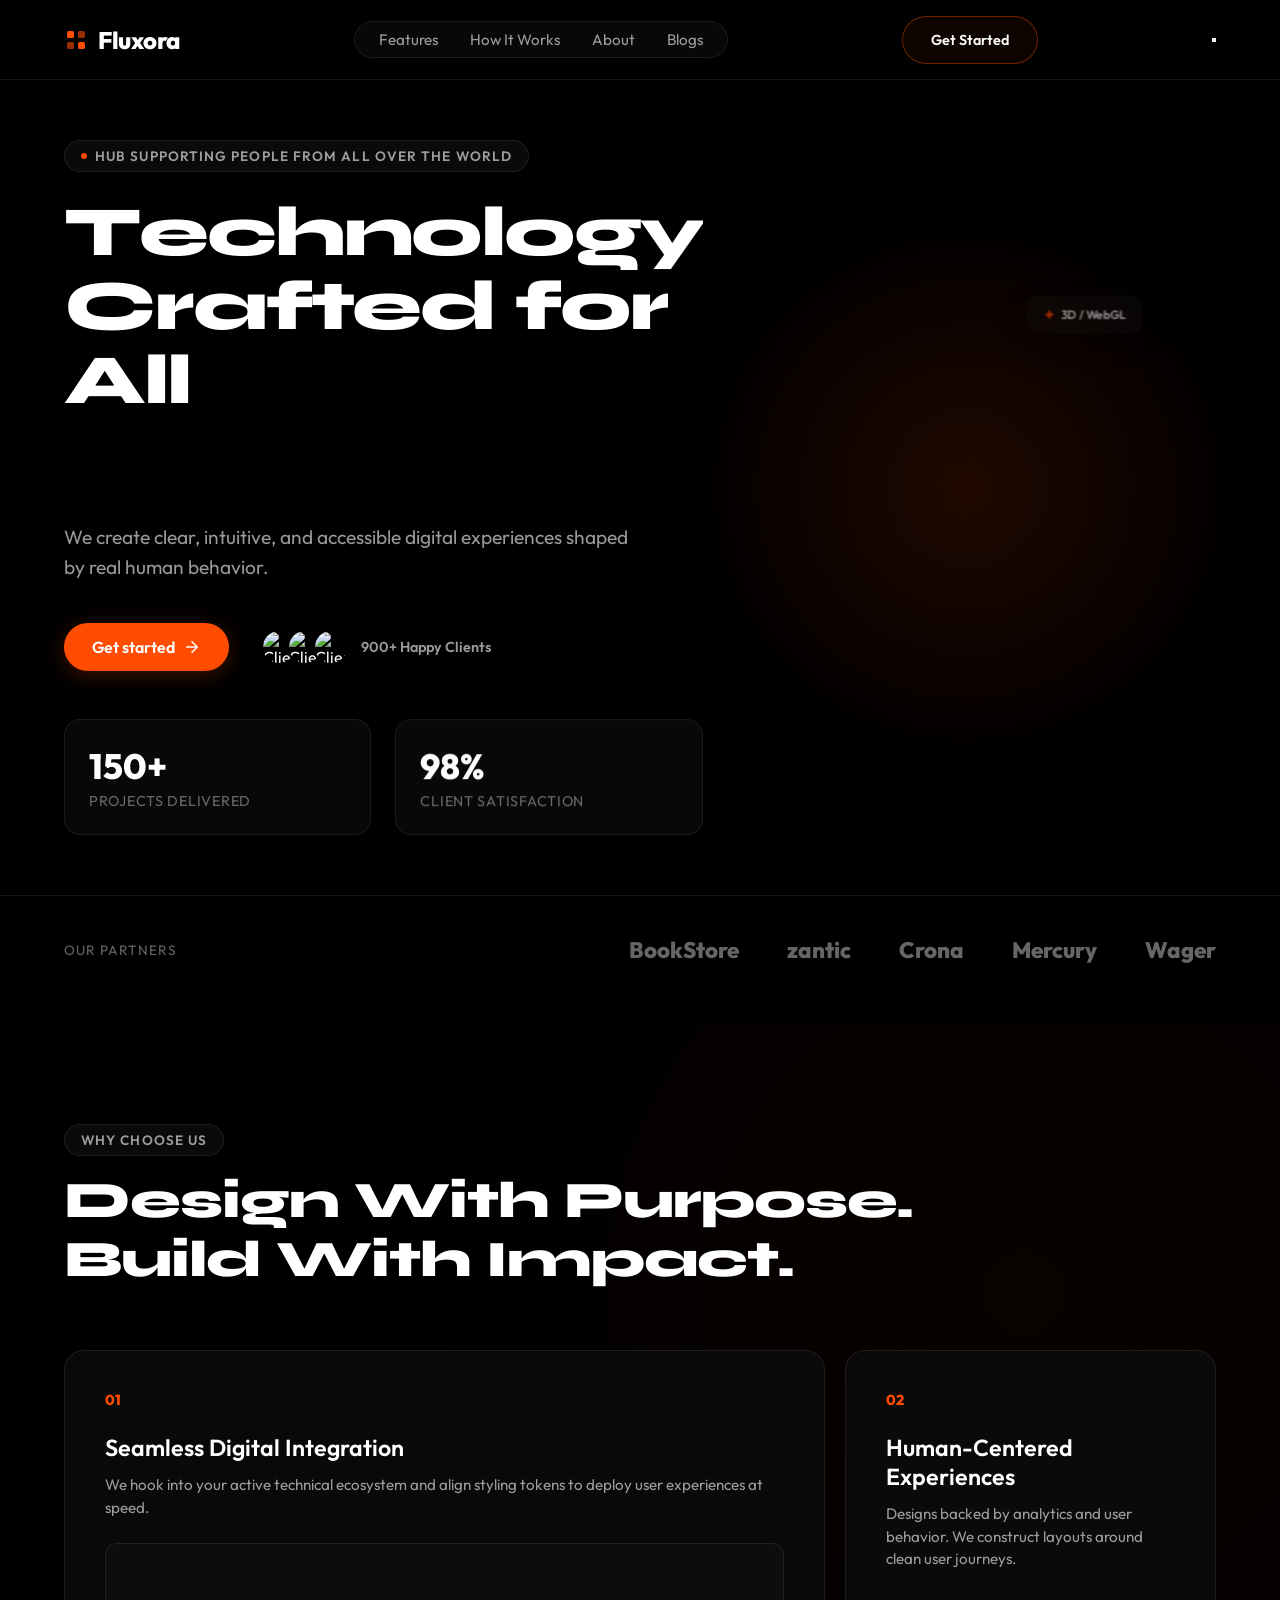
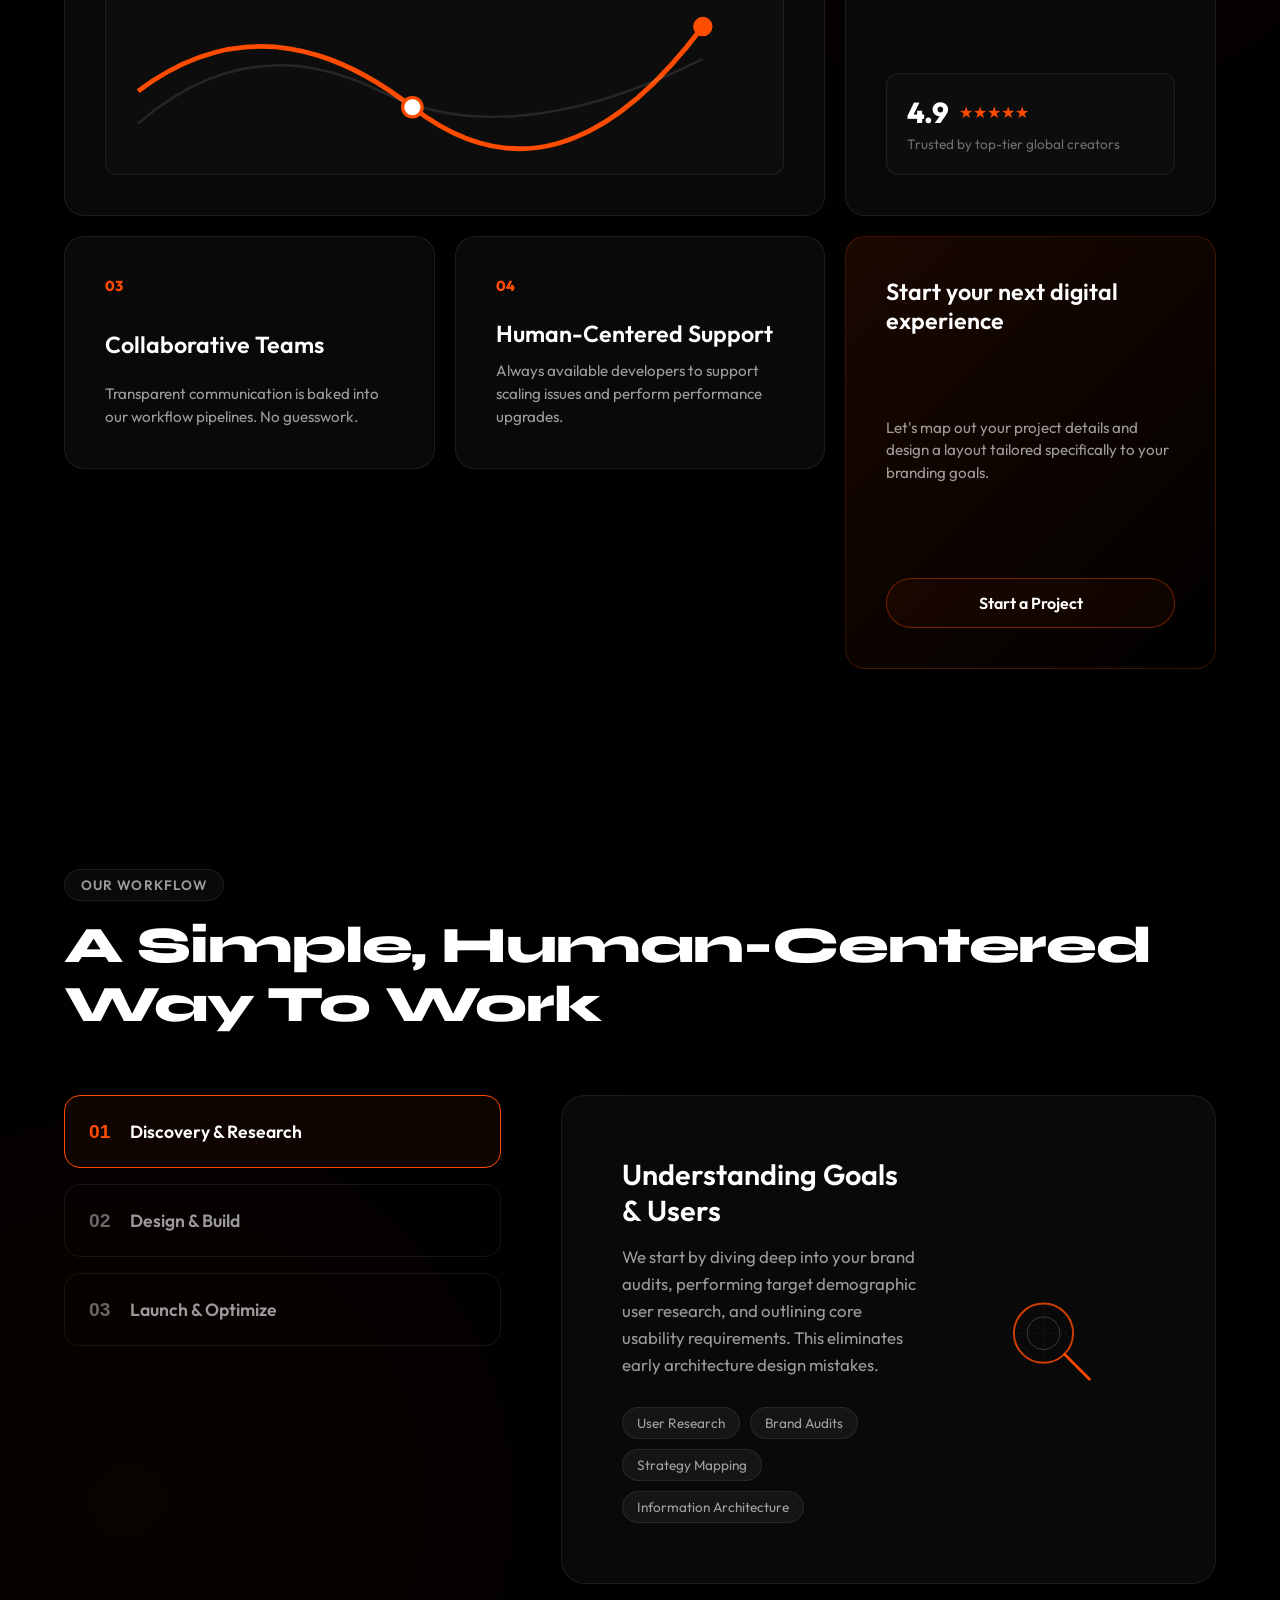
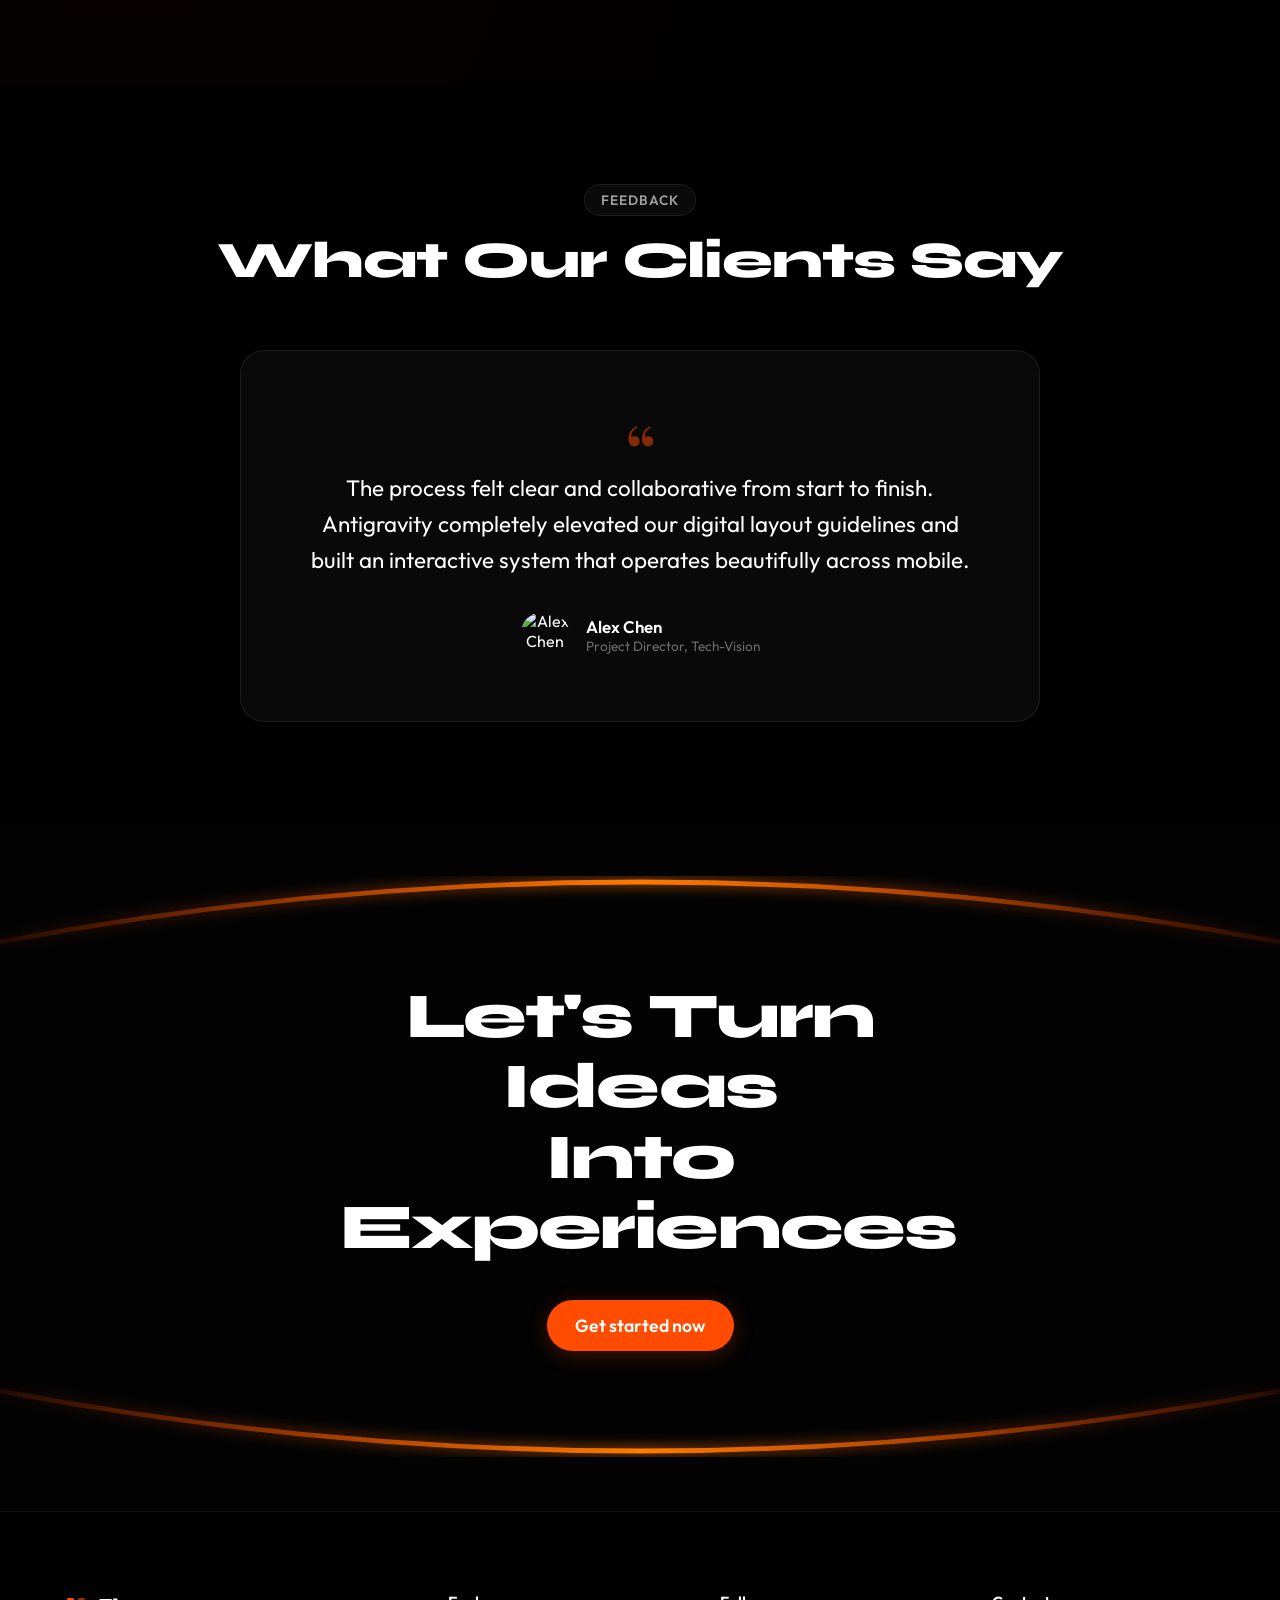
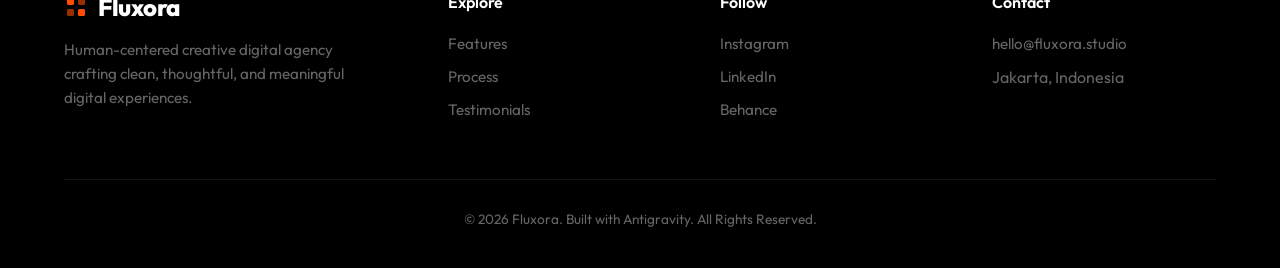
==== commit 52d3c5bb: "feat(seo): add OpenGraph and Twitter card social share metadata properties" ====
--- a/index.html
+++ b/index.html
@@ -3,9 +3,23 @@
 <head>
   <meta charset="UTF-8">
   <meta name="viewport" content="width=device-width, initial-scale=1.0">
+  <!-- SEO Meta Tags -->
   <title>Fluxora — Technology Crafted for All, Not Machines</title>
   <meta name="description" content="Fluxora is a premium creative agency designing intuitive, accessible digital experiences shaped by real human behavior.">
   
+  <!-- Open Graph / Facebook -->
+  <meta property="og:type" content="website">
+  <meta property="og:url" content="https://github.com/Siddhanth2509/WEB-ART">
+  <meta property="og:title" content="Fluxora — Human-Centric Digital Experiences">
+  <meta property="og:description" content="Premium creative agency designing intuitive, accessible digital experiences shaped by real human behavior.">
+  <meta property="og:image" content="https://github.com/Siddhanth2509/WEB-ART/raw/main/meta-preview.png">
+
+  <!-- Twitter -->
+  <meta property="twitter:card" content="summary_large_image">
+  <meta property="twitter:title" content="Fluxora — Human-Centric Digital Experiences">
+  <meta property="twitter:description" content="Premium creative agency designing intuitive, accessible digital experiences shaped by real human behavior.">
+  <meta property="twitter:image" content="https://github.com/Siddhanth2509/WEB-ART/raw/main/meta-preview.png">
+
   <!-- Google Fonts -->
   <link rel="preconnect" href="https://fonts.googleapis.com">
   <link rel="preconnect" href="https://fonts.gstatic.com" crossorigin>
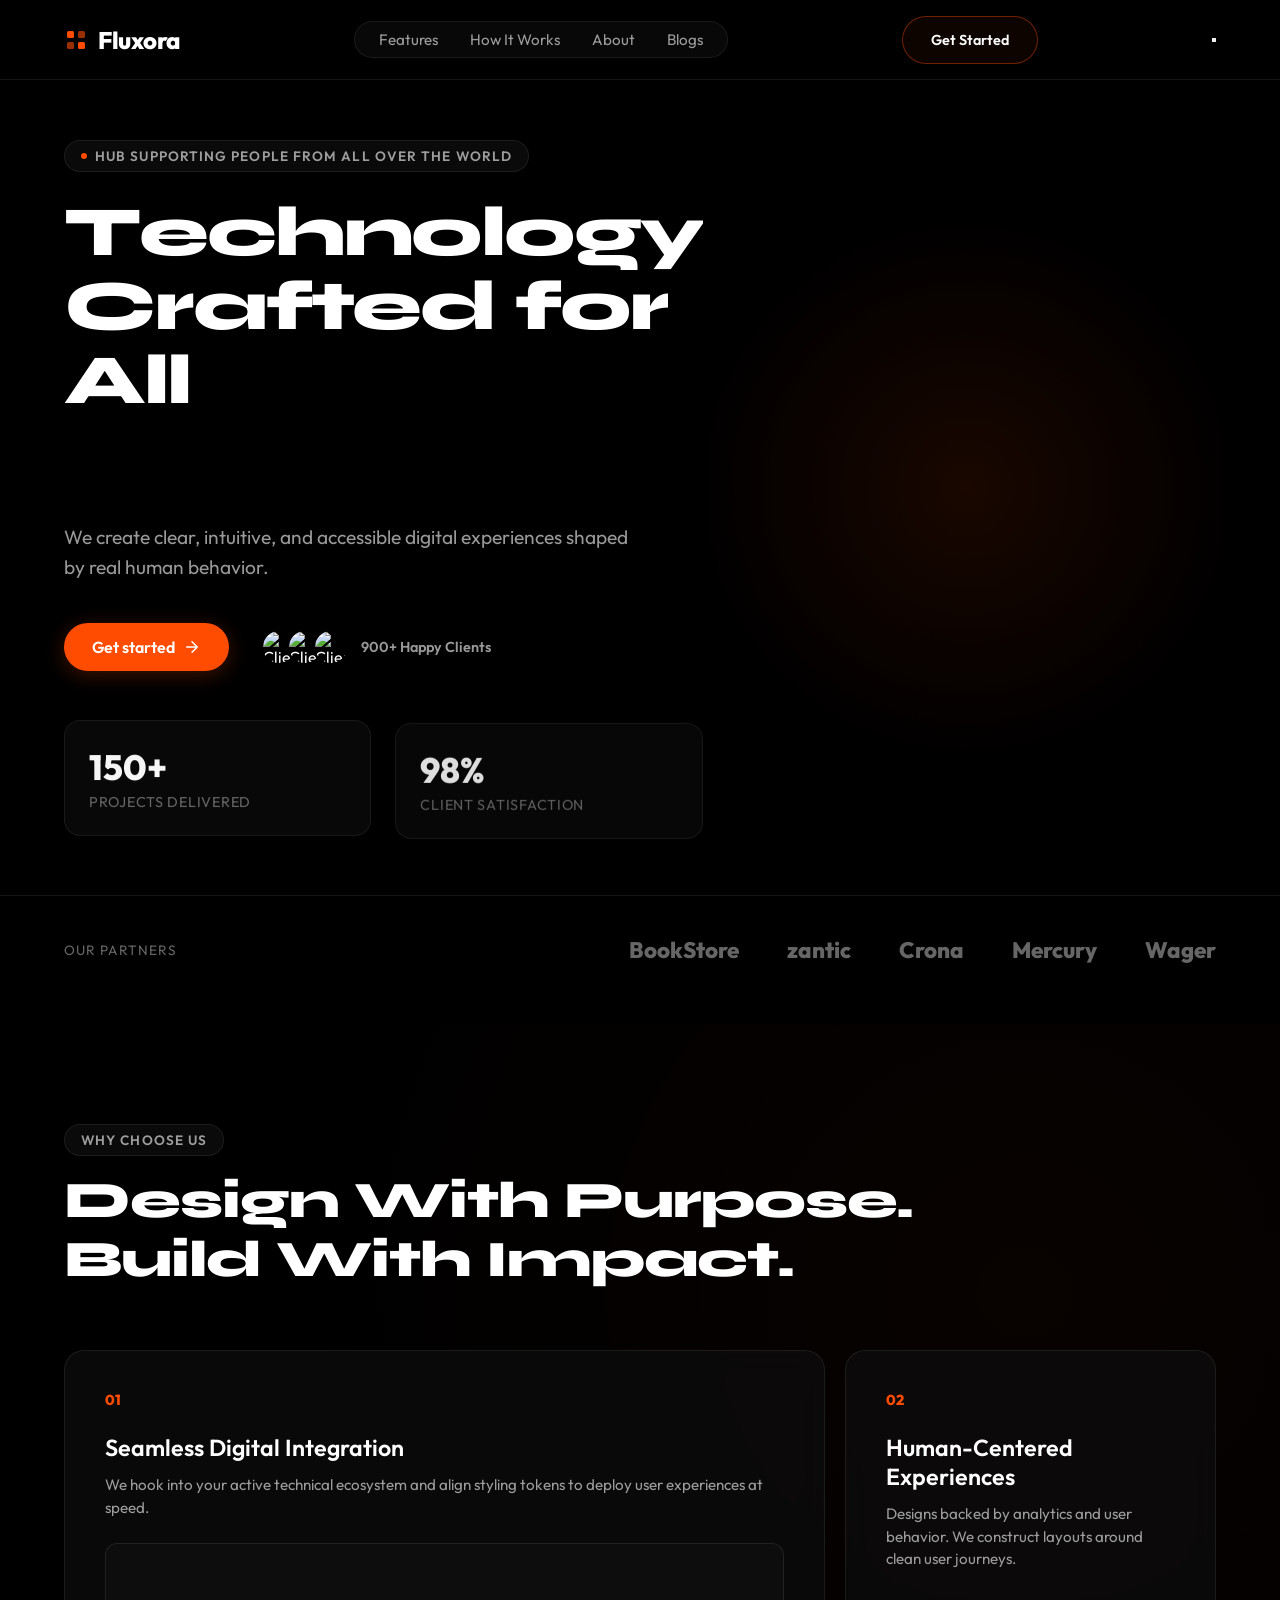
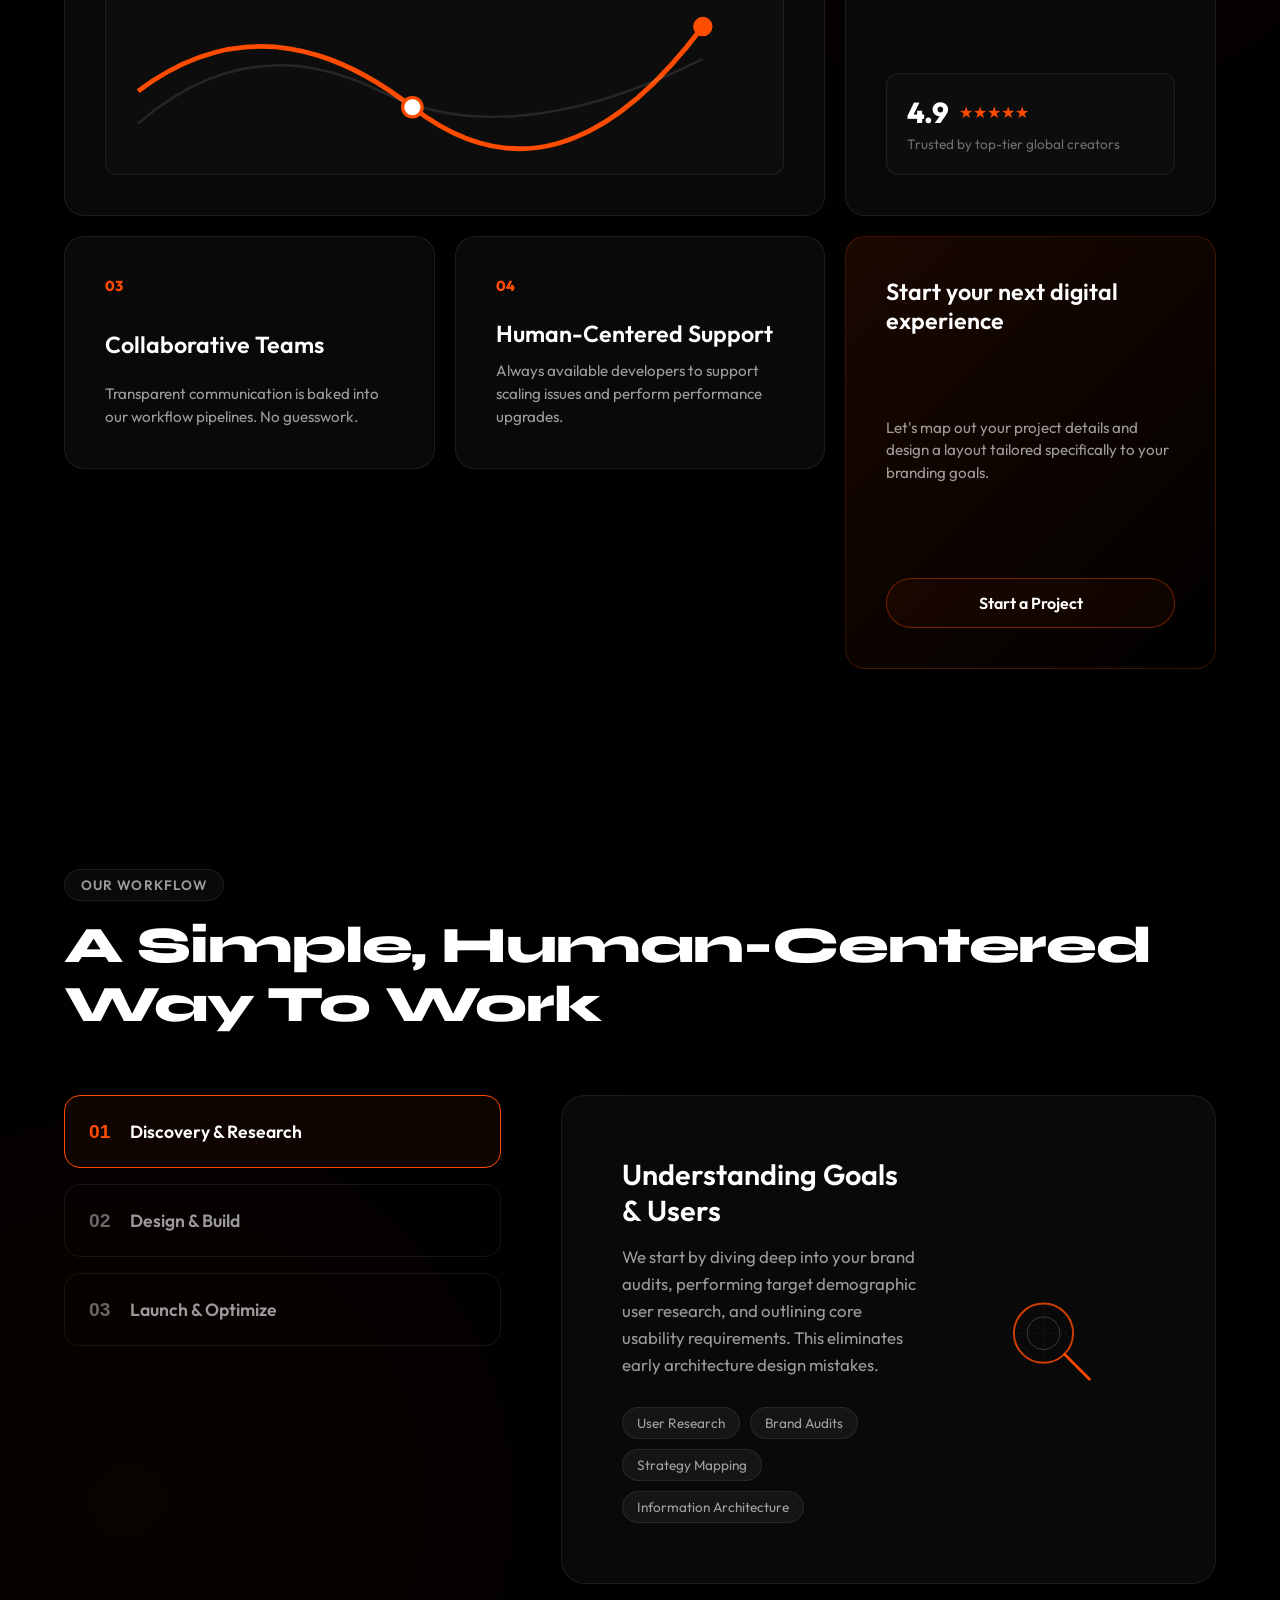
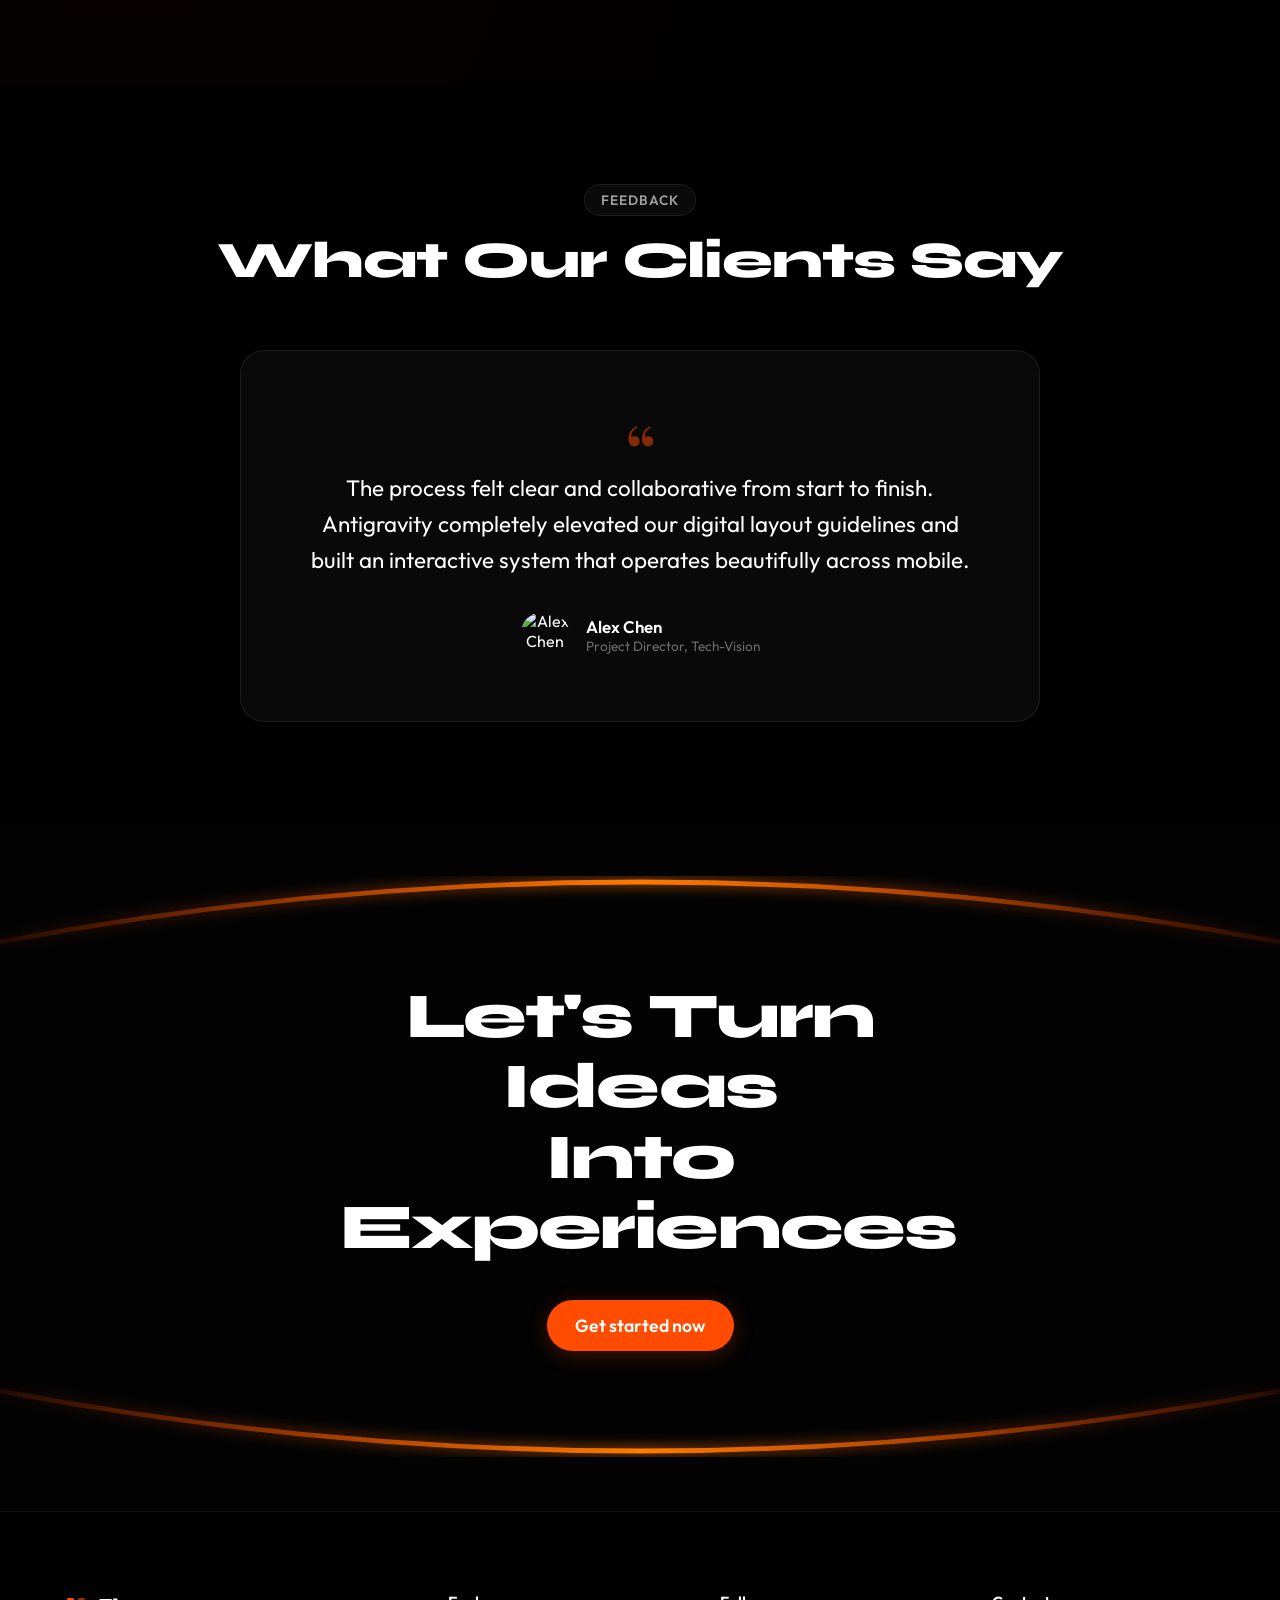
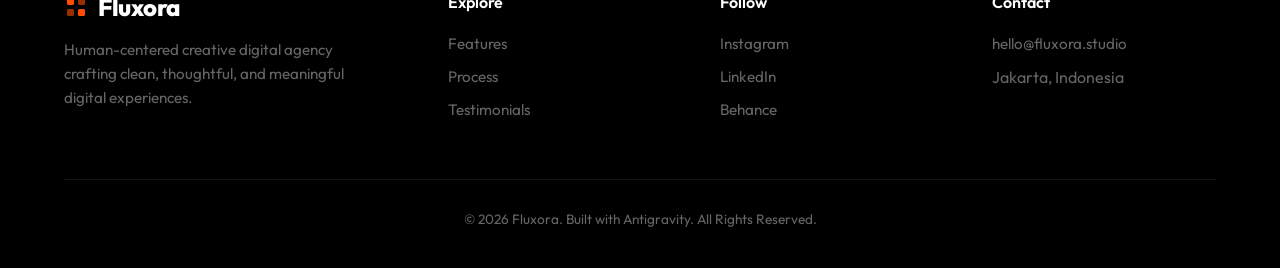
==== commit 7a93ce61: "feat(a11y): add semantic landmarks, ARIA descriptions, and accessibility tags to navigation navbar" ====
--- a/index.html
+++ b/index.html
@@ -46,7 +46,7 @@
         <span>Fluxora</span>
       </a>
       
-      <nav class="nav-menu">
+      <nav class="nav-menu" role="navigation" aria-label="Main Navigation">
         <a href="#features">Features</a>
         <a href="#process">How It Works</a>
         <a href="#about">About</a>
@@ -54,7 +54,7 @@
       </nav>
       
       <div class="nav-actions">
-        <a href="#contact" class="btn btn-outline btn-sm">Get Started</a>
+        <a href="#contact" class="btn btn-outline btn-sm" aria-label="Get Started with Fluxora">Get Started</a>
       </div>
       
       <button class="mobile-menu-toggle" aria-label="Toggle Menu">
